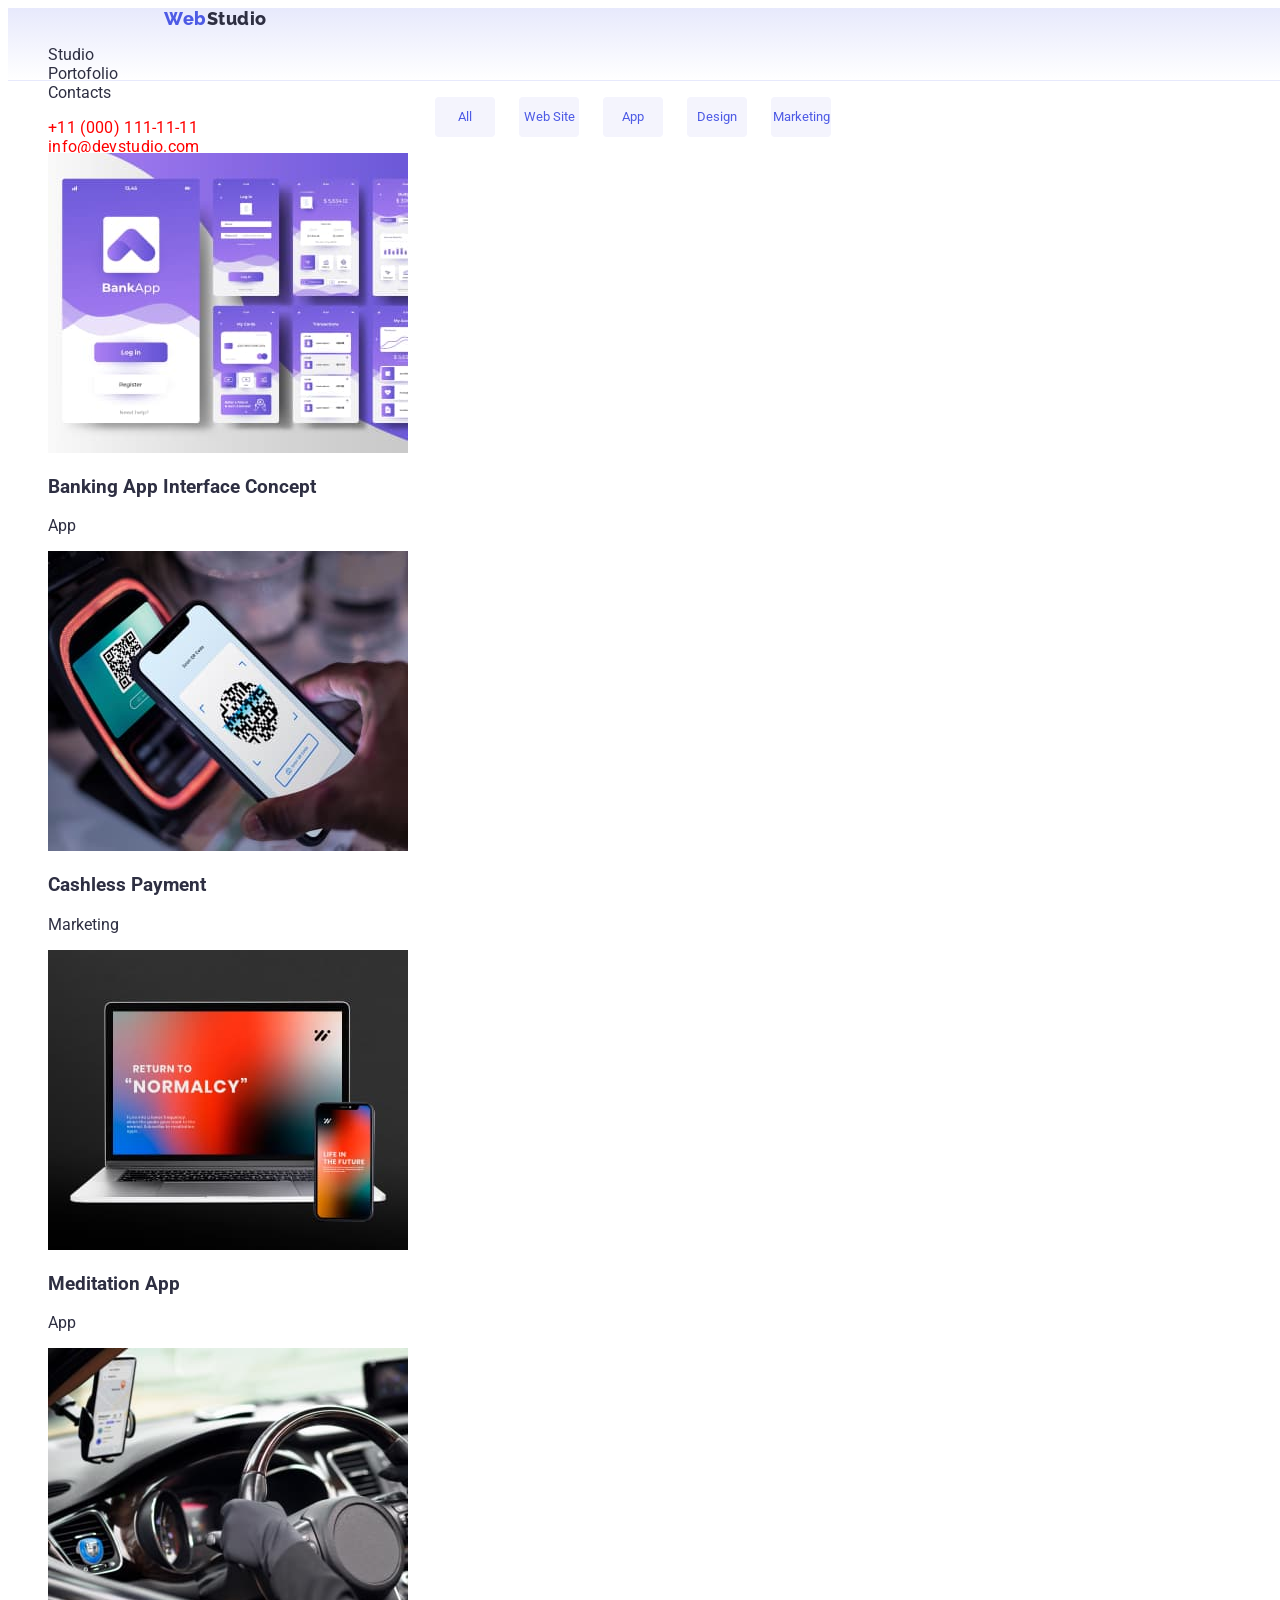
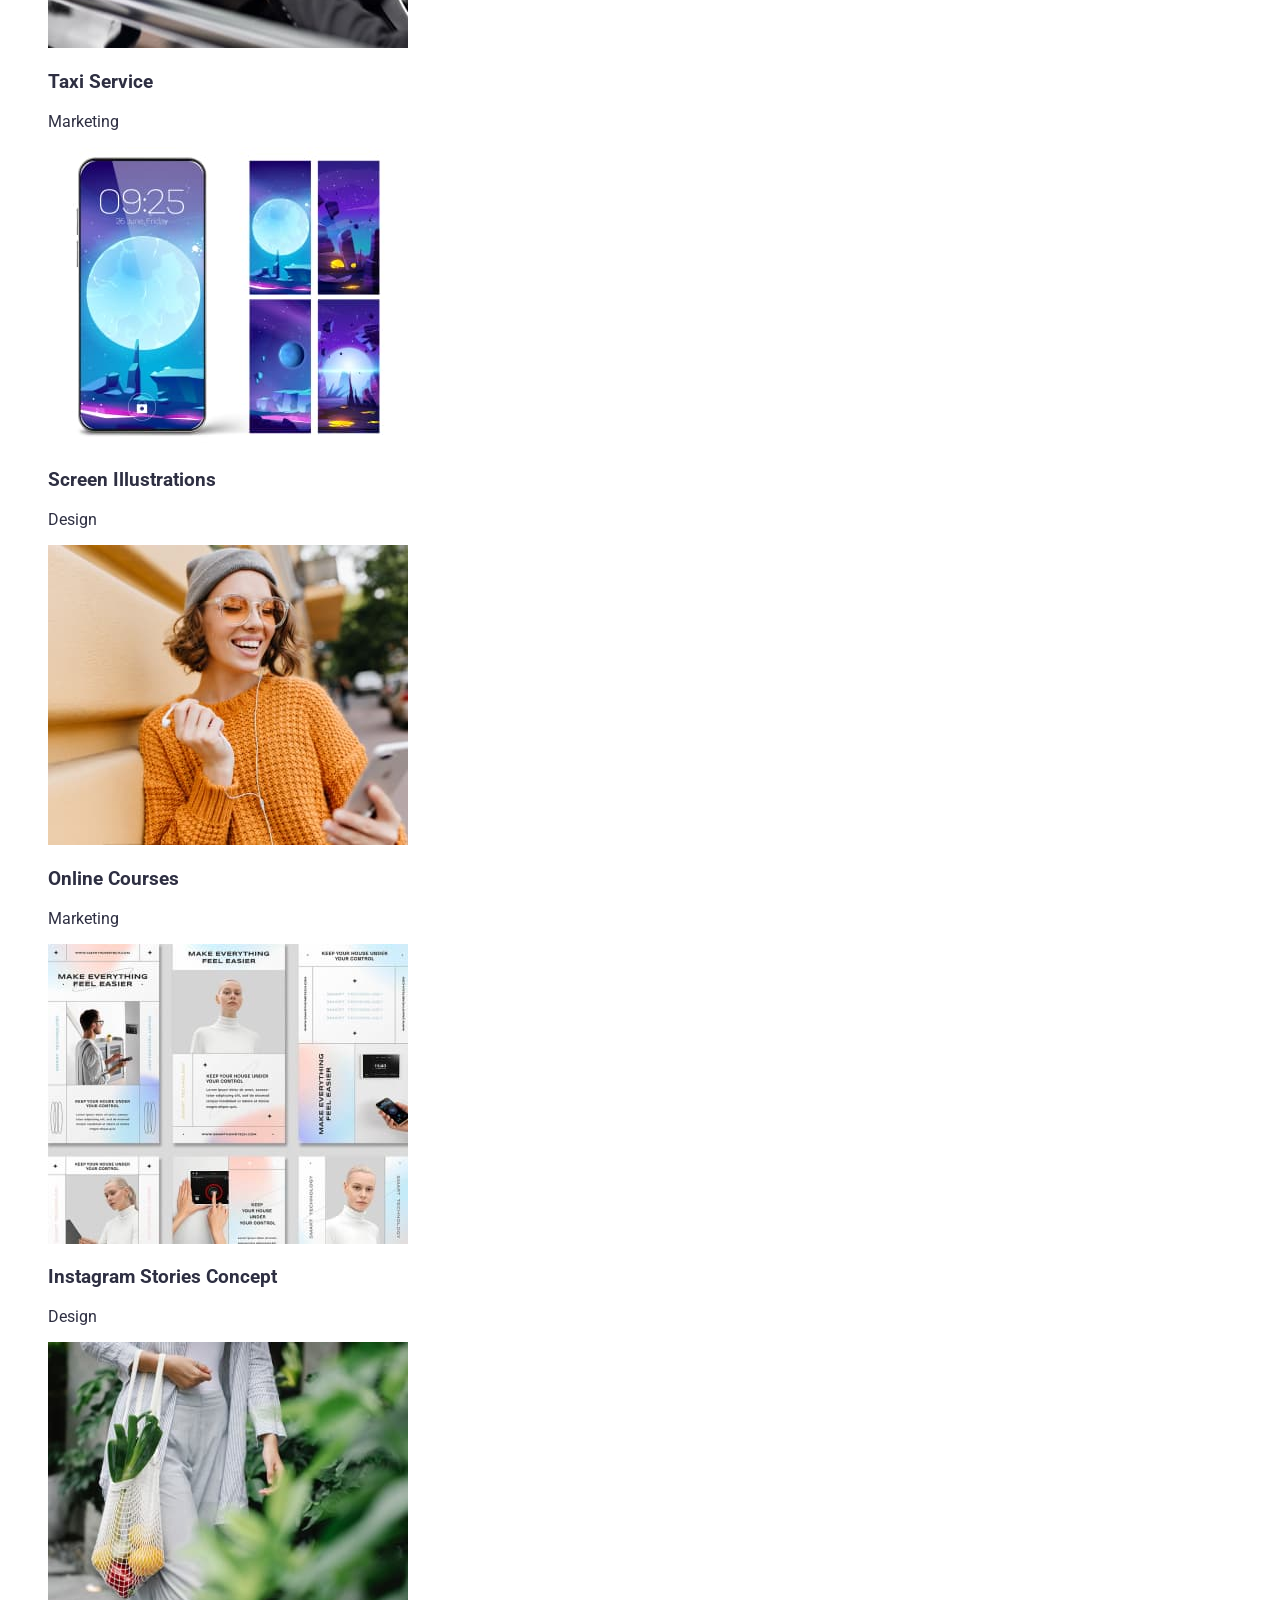
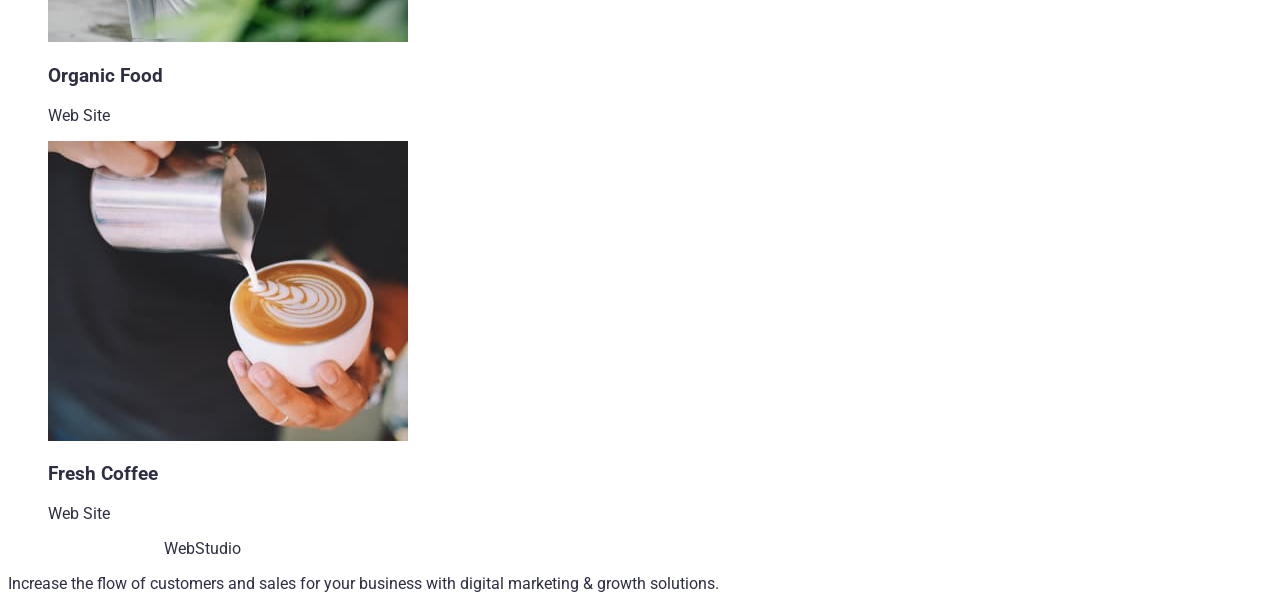
==== portofolio.html @ 1213cee5 "goit-markup-hw-03 new repository am copiat fisierele lucrării anterioare" ====
<!DOCTYPE html>
<html lang="en">

<head>
    <meta charset="UTF-8">
    <meta http-equiv="X-UA-Compatible" content="IE=edge">
    <meta name="viewport" content="width=device-width, initial-scale=1.0">
    <title>Portofolio</title>
    <link rel="preconnect" href="https://fonts.googleapis.com">
    <link rel="preconnect" href="https://fonts.gstatic.com" crossorigin>
    <link
        href="https://fonts.googleapis.com/css2?family=Raleway:ital,wght@0,700;1,700&family=Roboto:ital,wght@0,100;0,300;0,400;0,500;0,700;0,900;1,100;1,300;1,400;1,500;1,700;1,900&display=swap"
        rel="stylesheet">
    <link rel="stylesheet" href="./css/portofolio.css" />
</head>

<body>
    <!-- Antet -->
    <header class="global-header">
        <a href="index.html" class="logo-link"><span class="web">Web</span><span class="studio">Studio</span></a>
        <!-- Bara de navigatie -->
        <nav class="main-nav">
            <ul>
                <li><a href="index.html">Studio</a></li>
                <li><a href="portofolio.html">Portofolio</a></li>
                <li><a href="#contacts">Contacts</a></li>
            </ul>
            <ul class="address">
                <li><a href="tel:+11000111-11-11" class="tel contact-link">+11 (000) 111-11-11</a></li>
                <li><a href="mailto:info@devstudio.com" class="mailto contact-link">info@devstudio.com</a></li>
            </ul>
        </nav>

    </header>
    <main>
        <!-- Bara de filtrare -->
        <section class="filter-section">
            <ul>
                <li><button type="button">All</button></li>
                <li><button type="button">Web Site</button></li>
                <li><button type="button">App</button></li>
                <li><button type="button">Design</button></li>
                <li><button type="button">Marketing</button></li>
            </ul>

        </section>
        <!-- Sectiunea cu elemente imagini -->
        <section class="portfolio-section">
            <section class="row-1">
                <ul>
                    <li>
                        <img src="./images/portofolio-1-1.jpeg" alt="Banking App Interface Concept" width="360" />
                        <h3>Banking App Interface Concept</h3>
                        <p>App</p>
                    </li>
                    <li><img src="./images/portofolio-1-2.jpeg" alt="Cashless Payment" width="360" />
                        <h3>Cashless Payment</h3>
                        <p>Marketing</p>
                    </li>
                    <li><img src="./images/portofolio-1-3.jpeg" alt="Meditation App" width="360" />
                        <h3>Meditation App</h3>
                        <p>App</p>
                    </li>
                </ul>
            </section>
            <section class="row-2">
                <ul>
                    <li>
                        <img src="./images/portofolio-2-1.jpeg" alt="Taxi Service" width="360" />
                        <h3>Taxi Service</h3>
                        <p>Marketing</p>
                    </li>
                    <li><img src="./images/portofolio-2-2.jpeg" alt="Screen Illustrations" width="360" />
                        <h3>Screen Illustrations</h3>
                        <p>Design</p>
                    </li>
                    <li><img src="./images/portofolio-2-3.jpeg" alt="Online Courses" width="360" />
                        <h3>Online Courses</h3>
                        <p>Marketing</p>
                    </li>
                </ul>
            </section>
            <section class="row-3">
                <ul>
                    <li>
                        <img src="./images/portofolio-3-1.jpeg" alt="Instagram Stories Concept" width="360" />
                        <h3>Instagram Stories Concept</h3>
                        <p>Design</p>
                    </li>
                    <li><img src="./images/portofolio-3-2.jpeg" alt="Organic Food" width="360" />
                        <h3>Organic Food</h3>
                        <p>Web Site</p>
                    </li>
                    <li><img src="./images/portofolio-3-3.jpeg" alt="Fresh Coffee" width="360" />
                        <h3>Fresh Coffee</h3>
                        <p>Web Site</p>
                    </li>
                </ul>
            </section>

        </section>
    </main>

    <footer>
        <!-- Sectiunea Footer -->
        <footer>
            <a href="index.html" class="logo-link">WebStudio</a>
            <p>Increase the flow of customers and sales for your business with digital marketing & growth solutions.</p>
        </footer>
</body>

</html>
---- css/portofolio.css ----
* {
  font-family: "Roboto", "sans-serif";
  color: rgba(46, 47, 66, 1);
  text-decoration: none;
}

ul {
  list-style-type: none;
}
/* global header */
.global-header {
  background: linear-gradient(rgba(231, 233, 252, 1), rgba(255, 255, 255, 1));
  border-bottom: 1px solid rgba(231, 233, 252, 1);
  width: 1440px;
  height: 72px;
  border: 0px, 0px, 1px, 0px;
}
/* main nav */

.main-nav {
  width: Hug (261px);
  height: Hug (24px);
  top: 24px;
  left: 347px;
  gap: 40px;
}
/* Logo */
.logo-link {
  width: Hug (115px);
  height: Fixed (24px);
  top: 24px;
  left: 156px;
  margin-left: 156px;
  margin-right: 1169px;
  margin-top: 24px;
  margin-bottom: 24px;
}

.logo-link .web {
  color: rgba(77, 90, 229, 1);
  width: 44px;
  height: 21px;
  font-family: Raleway;
  font-size: 18px;
  font-weight: 800;
  line-height: 1, 3;
  letter-spacing: 0.03em;
  text-align: left;
}
.logo-link .studio {
  color: rgba(46, 47, 66, 1);
  font-family: Raleway;
  font-size: 18px;
  font-weight: 800;
  line-height: 1, 3;
  letter-spacing: 0.03em;
  text-align: left;
  width: 71px;
  height: 21px;
}
.contact-link {
  color: red;
  font-style: Roboto;
  font-size: 16px;
  font-weight: 400;
  line-height: 1, 3;
  letter-spacing: 0.02em;
  text-align: left;
}
.mailto .contact-link {
  padding-left: 940px;
  padding-right: 347px;
  padding-top: 24px;
  padding-bottom: 24px;
  width: 153px;
  height: 24px;
  top: 24px;
  left: 940px;
}
.tel .contact-link {
  margin-left: 1133px;
  margin-right: 156px;
  margin-top: 24px;
  margin-bottom: 24px;
  width: 151px;
  height: 24px;
  top: 24px;
  left: 1133px;
}
.filter-section {
  gap: 24px;
  font-family: Roboto;
  font-size: 16px;
  font-weight: 500;
  letter-spacing: 0.04em;
}
.filter-section ul {
  list-style: none; /* Eliminarea marcării implicită a listei */
  padding: 0; /* Eliminarea padding-ului implicit al listei */
  display: flex; /* Transformarea într-un container flexibil */
  margin-left: 427px;
}
.filter-section li {
  margin-right: 24px;
  padding: 12px, 24px, 12px, 24px;
}
.filter-section button {
  background: rgba(244, 244, 253, 1);
  color: rgba(77, 90, 229, 1);
  width: 60px;
  height: 40px;
  border-radius: 4px;
  border: none;
  list-style: none;
  padding: 0;
  display: flex;
  line-height: 3;
  text-align: center;
  justify-content: center;
}
.filter-section button:hover {
  background: rgba(64, 75, 191, 1);
  color: rgba(255, 255, 255, 1);
}
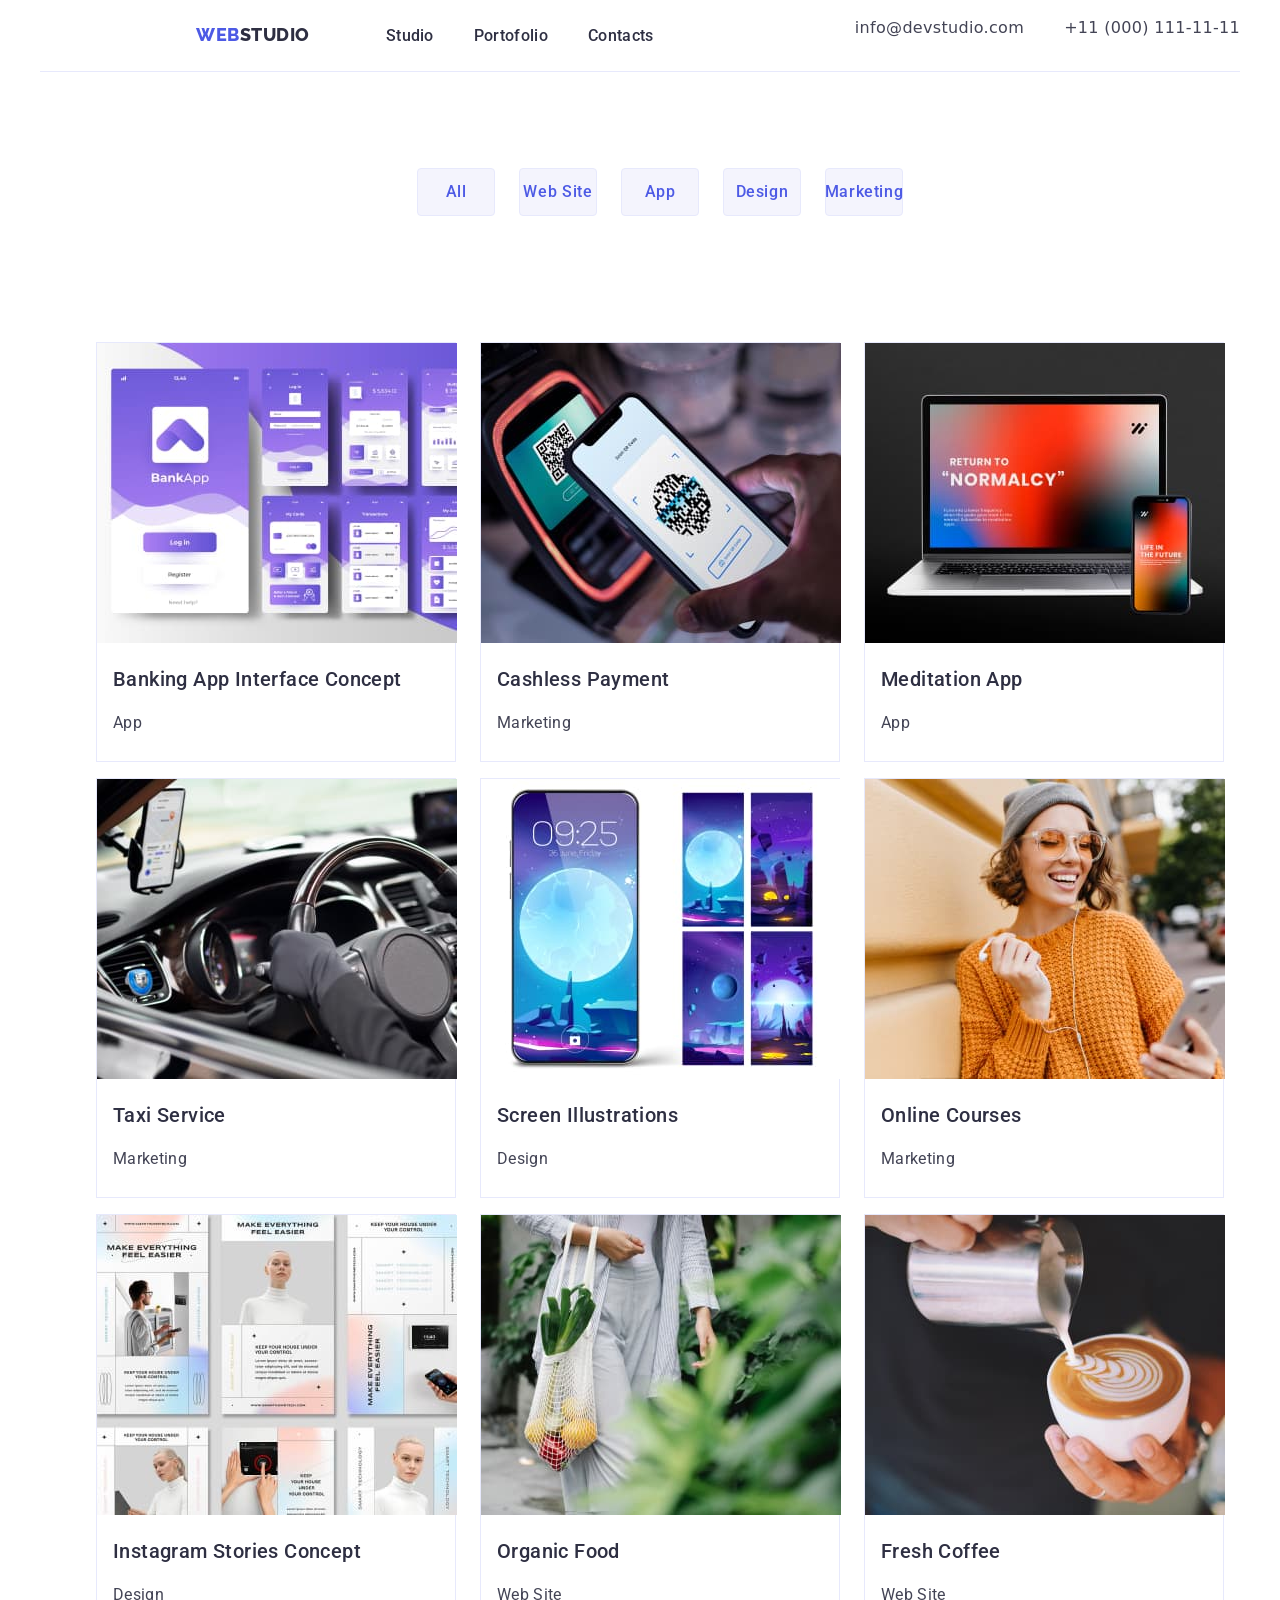
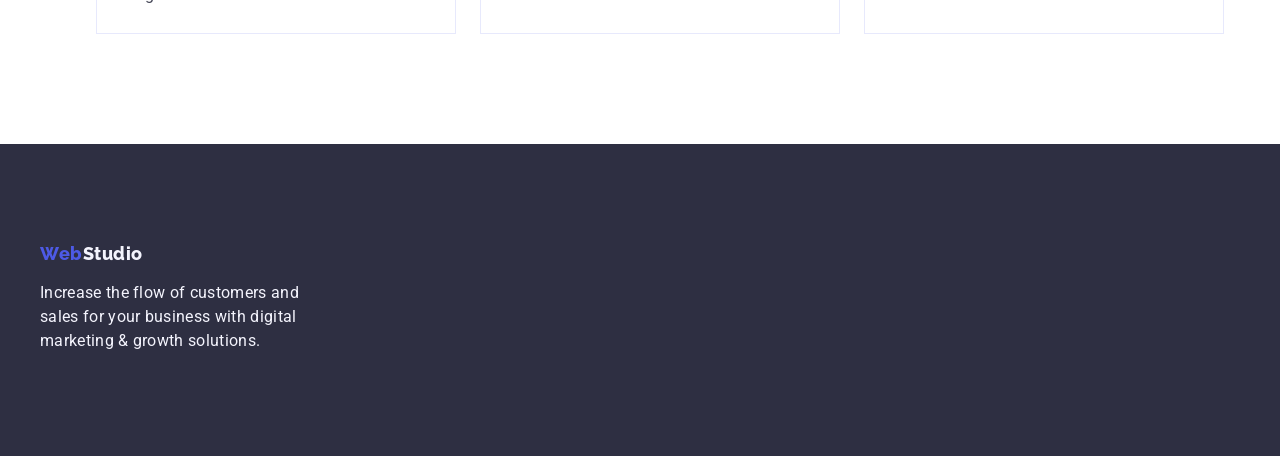
==== commit 337be3a9: "update + portofolio" ====
--- a/portofolio.html
+++ b/portofolio.html
@@ -12,100 +12,111 @@
         href="https://fonts.googleapis.com/css2?family=Raleway:ital,wght@0,700;1,700&family=Roboto:ital,wght@0,100;0,300;0,400;0,500;0,700;0,900;1,100;1,300;1,400;1,500;1,700;1,900&display=swap"
         rel="stylesheet">
     <link rel="stylesheet" href="./css/portofolio.css" />
+    <link rel="stylesheet" href="./css/modern-normalize.css" />
 </head>
 
 <body>
     <!-- Antet -->
-    <header class="global-header">
-        <a href="index.html" class="logo-link"><span class="web">Web</span><span class="studio">Studio</span></a>
-        <!-- Bara de navigatie -->
-        <nav class="main-nav">
-            <ul>
-                <li><a href="index.html">Studio</a></li>
-                <li><a href="portofolio.html">Portofolio</a></li>
-                <li><a href="#contacts">Contacts</a></li>
-            </ul>
-            <ul class="address">
-                <li><a href="tel:+11000111-11-11" class="tel contact-link">+11 (000) 111-11-11</a></li>
-                <li><a href="mailto:info@devstudio.com" class="mailto contact-link">info@devstudio.com</a></li>
-            </ul>
-        </nav>
+    <div class="container">
+        <header class="global-header">
+            <a href="index.html" class="logo-link"><span class="web">Web</span><span class="studio">Studio</span></a>
+            <!-- Bara de navigatie -->
+            <nav class="main-nav">
+                <ul class="main-nav-ul">
+                    <li><a href="index.html">Studio</a></li>
+                    <li><a href="portofolio.html">Portofolio</a></li>
+                    <li><a href="#contacts">Contacts</a></li>
+                </ul>
+                <ul class="address">
+                    <li><a href="mailto:info@devstudio.com" class="mailto-contact-link">info@devstudio.com</a></li>
+                    <li><a href="tel:+11000111-11-11" class="tel-contact-link">+11 (000) 111-11-11</a></li>
 
-    </header>
+                </ul>
+            </nav>
+        </header>
+    </div>
     <main>
         <!-- Bara de filtrare -->
-        <section class="filter-section">
-            <ul>
-                <li><button type="button">All</button></li>
-                <li><button type="button">Web Site</button></li>
-                <li><button type="button">App</button></li>
-                <li><button type="button">Design</button></li>
-                <li><button type="button">Marketing</button></li>
-            </ul>
-
-        </section>
+        <div class="container">
+            <nav class="filter-section">
+                <ul class="filter-ul">
+                    <li class="filter-element"><button type="button">All</button></li>
+                    <li class="filter-element"><button type="button">Web Site</button></li>
+                    <li class="filter-element"><button type="button">App</button></li>
+                    <li class="filter-element"><button type="button">Design</button></li>
+                    <li class="filter-element"><button type="button">Marketing</button></li>
+                </ul>
+            </nav>
+        </div>
         <!-- Sectiunea cu elemente imagini -->
-        <section class="portfolio-section">
-            <section class="row-1">
-                <ul>
-                    <li>
-                        <img src="./images/portofolio-1-1.jpeg" alt="Banking App Interface Concept" width="360" />
-                        <h3>Banking App Interface Concept</h3>
-                        <p>App</p>
-                    </li>
-                    <li><img src="./images/portofolio-1-2.jpeg" alt="Cashless Payment" width="360" />
-                        <h3>Cashless Payment</h3>
-                        <p>Marketing</p>
-                    </li>
-                    <li><img src="./images/portofolio-1-3.jpeg" alt="Meditation App" width="360" />
-                        <h3>Meditation App</h3>
-                        <p>App</p>
-                    </li>
-                </ul>
+        <div class="container">
+            <section class="portfolio-section section">
+                <section class="row-1">
+                    <ul>
+                        <li>
+                            <img src="./images/portofolio-1-1.jpeg" alt="Banking App Interface Concept" width="360" />
+                            <h3>Banking App Interface Concept</h3>
+                            <p>App</p>
+                        </li>
+                        <li><img src="./images/portofolio-1-2.jpeg" alt="Cashless Payment" width="360" />
+                            <h3>Cashless Payment</h3>
+                            <p>Marketing</p>
+                        </li>
+                        <li><img src="./images/portofolio-1-3.jpeg" alt="Meditation App" width="360" />
+                            <h3>Meditation App</h3>
+                            <p>App</p>
+                        </li>
+                    </ul>
+                </section>
+                <section class="row-2">
+                    <ul>
+                        <li>
+                            <img src="./images/portofolio-2-1.jpeg" alt="Taxi Service" width="360" />
+                            <h3>Taxi Service</h3>
+                            <p>Marketing</p>
+                        </li>
+                        <li><img src="./images/portofolio-2-2.jpeg" alt="Screen Illustrations" width="360" />
+                            <h3>Screen Illustrations</h3>
+                            <p>Design</p>
+                        </li>
+                        <li><img src="./images/portofolio-2-3.jpeg" alt="Online Courses" width="360" />
+                            <h3>Online Courses</h3>
+                            <p>Marketing</p>
+                        </li>
+                    </ul>
+                </section>
+                <section class="row-3">
+                    <ul>
+                        <li>
+                            <img src="./images/portofolio-3-1.jpeg" alt="Instagram Stories Concept" width="360" />
+                            <h3>Instagram Stories Concept</h3>
+                            <p>Design</p>
+                        </li>
+                        <li><img src="./images/portofolio-3-2.jpeg" alt="Organic Food" width="360" />
+                            <h3>Organic Food</h3>
+                            <p>Web Site</p>
+                        </li>
+                        <li><img src="./images/portofolio-3-3.jpeg" alt="Fresh Coffee" width="360" />
+                            <h3>Fresh Coffee</h3>
+                            <p>Web Site</p>
+                        </li>
+                    </ul>
+                </section>
             </section>
-            <section class="row-2">
-                <ul>
-                    <li>
-                        <img src="./images/portofolio-2-1.jpeg" alt="Taxi Service" width="360" />
-                        <h3>Taxi Service</h3>
-                        <p>Marketing</p>
-                    </li>
-                    <li><img src="./images/portofolio-2-2.jpeg" alt="Screen Illustrations" width="360" />
-                        <h3>Screen Illustrations</h3>
-                        <p>Design</p>
-                    </li>
-                    <li><img src="./images/portofolio-2-3.jpeg" alt="Online Courses" width="360" />
-                        <h3>Online Courses</h3>
-                        <p>Marketing</p>
-                    </li>
-                </ul>
-            </section>
-            <section class="row-3">
-                <ul>
-                    <li>
-                        <img src="./images/portofolio-3-1.jpeg" alt="Instagram Stories Concept" width="360" />
-                        <h3>Instagram Stories Concept</h3>
-                        <p>Design</p>
-                    </li>
-                    <li><img src="./images/portofolio-3-2.jpeg" alt="Organic Food" width="360" />
-                        <h3>Organic Food</h3>
-                        <p>Web Site</p>
-                    </li>
-                    <li><img src="./images/portofolio-3-3.jpeg" alt="Fresh Coffee" width="360" />
-                        <h3>Fresh Coffee</h3>
-                        <p>Web Site</p>
-                    </li>
-                </ul>
-            </section>
-
-        </section>
+        </div>
     </main>
 
     <footer>
         <!-- Sectiunea Footer -->
-        <footer>
-            <a href="index.html" class="logo-link">WebStudio</a>
-            <p>Increase the flow of customers and sales for your business with digital marketing & growth solutions.</p>
+        <footer class="global-footer">
+            <div class="container">
+                <a href="index.html" class="logo-link-footer"><span class="web-footer">Web</span><span
+                        class="studio-footer">Studio</span></a>
+                <p class="global-footer-p">Increase the flow of customers and sales for your business with digital
+                    marketing &
+                    growth
+                    solutions.</p>
+            </div>
         </footer>
 </body>
 
--- a/css/portofolio.css
+++ b/css/portofolio.css
@@ -1,124 +1,232 @@
-* {
-  font-family: "Roboto", "sans-serif";
-  color: rgba(46, 47, 66, 1);
-  text-decoration: none;
+:root {
+  --font-family: "Roboto", sans-serif;
+  --second-family: "Raleway", sans-serif;
+  --iris: #4d5ae5;
+  --ocean: #404bbf;
+  --navy-blue: #2e2f42;
+  --green: #31d0aa;
+  --slate: #434455;
+  --light-slate: #8e8f99;
+  --cornflower: #e7e9fc;
+  --cloud: #f4f4fd;
+  --navy-blue-modal: rgba(46, 47, 66, 0.4);
+  --grey: rgba(46, 47, 66, 0.7);
+  --white: #fff;
+  --dairy: #fcfcfc;
 }
 
 ul {
   list-style-type: none;
-}
+  display: flex;
+}
+
+a {
+  text-decoration: none;
+}
+
+.container {
+  width: 1200px;
+}
+
+.section {
+  padding-top: 94px;
+  padding-bottom: 94px;
+}
+
 /* global header */
 .global-header {
-  background: linear-gradient(rgba(231, 233, 252, 1), rgba(255, 255, 255, 1));
-  border-bottom: 1px solid rgba(231, 233, 252, 1);
-  width: 1440px;
+  border-bottom: 1px solid var(--cornflower);
+  display: flex;
+  background: var(--white);
   height: 72px;
-  border: 0px, 0px, 1px, 0px;
-}
+}
+
 /* main nav */
-
 .main-nav {
-  width: Hug (261px);
-  height: Hug (24px);
-  top: 24px;
-  left: 347px;
+  display: flex;
+  justify-content: space-between;
+  width: 100%;
+  /* height: 24px; */
+}
+.main-nav-ul {
+  display: flex;
+  padding-left: 76px;
+  margin-top: 24px;
   gap: 40px;
 }
-/* Logo */
+.main-nav-ul a {
+  color: var(--navy-blue);
+  font-family: var(--font-family);
+  font-weight: 500;
+  font-size: 16px;
+  line-height: 1.5;
+  letter-spacing: 0.02em;
+}
+
+/* Logo WEBSTUDIO */
 .logo-link {
-  width: Hug (115px);
-  height: Fixed (24px);
-  top: 24px;
-  left: 156px;
+  font-family: var(--second-family);
+  font-weight: 800;
+  font-size: 18px;
+  line-height: 1.16667;
+  letter-spacing: 0.03em;
+  text-transform: uppercase;
+  margin-top: 24px;
   margin-left: 156px;
-  margin-right: 1169px;
-  margin-top: 24px;
   margin-bottom: 24px;
-}
-
+  color: var(--navy-blue);
+}
 .logo-link .web {
-  color: rgba(77, 90, 229, 1);
-  width: 44px;
-  height: 21px;
+  color: var(--iris);
+}
+
+/* link-uri de contact */
+.main-nav .address .tel-contact-link,
+.main-nav .address .mailto-contact-link {
+  color: var(--slate);
+  font-family: var(--font-family) sans-serif;
+  font-weight: 400;
+  font-size: 16px;
+  line-height: 1.5;
+  letter-spacing: 0.02em;
+}
+.main-nav .address .tel-contact-link {
+  padding-left: 40px;
+  display: flex;
+  justify-content: center;
+}
+.main-nav .address .mailto-contact-link {
+  display: flex;
+  justify-content: center;
+}
+
+/* -----Filter section----- */
+.filter-ul {
+  display: flex;
+  justify-content: center;
+  gap: 24px;
+  margin-top: 96px;
+}
+.filter-element button:hover {
+  border-radius: 4px;
+  padding: 12px 24px;
+  width: 69px;
+  height: 48px;
+  box-shadow: 0 2px 2px 0 rgba(0, 0, 0, 0.12), 0 2px 1px 0 rgba(0, 0, 0, 0.08),
+    0 3px 1px 0 rgba(0, 0, 0, 0.1);
+  background: var(--ocean);
+  font-family: var(--font-family);
+  font-weight: 500;
+  font-size: 16px;
+  line-height: 150%;
+  letter-spacing: 0.04em;
+  text-align: center;
+  color: var(--white);
+  text-align: center;
+  display: flex;
+  align-items: center;
+  justify-content: center;
+}
+
+.filter-element button {
+  border: 1px solid var(--cornflower);
+  border-radius: 4px;
+  padding: 12px 24px;
+  width: 78px;
+  height: 48px;
+  background: var(--cloud);
+  font-family: var(--font-family);
+  font-weight: 500;
+  font-size: 16px;
+  line-height: 150%;
+  letter-spacing: 0.04em;
+  text-align: center;
+  color: var(--iris);
+  text-align: center;
+  display: flex;
+  align-items: center;
+  justify-content: center;
+  white-space: nowrap;
+}
+
+/* portofolio section */
+.row-1 h3,
+.row-2 h3,
+.row-3 h3 {
+  font-family: var(--font-family);
+  font-weight: 500;
+  font-size: 20px;
+  line-height: 120%;
+  letter-spacing: 0.02em;
+  color: var(--navy-blue);
+  padding-left: 16px;
+}
+.row-1 p,
+.row-2 p,
+.row-3 p {
+  font-family: var(--font-family);
+  font-weight: 400;
+  font-size: 16px;
+  line-height: 150%;
+  letter-spacing: 0.02em;
+  color: var(--slate);
+  padding-left: 16px;
+}
+.row-1 ul,
+.row-2 ul,
+.row-3 ul {
+  display: flex;
+  justify-content: center;
+  gap: 24px;
+}
+.row-1 li,
+.row-2 li,
+.row-3 li {
+  border: 1px solid var(--cornflower);
+  width: 360px;
+  height: 420px;
+  background: var(--white);
+}
+
+.container {
+  width: 1200px;
+  margin: 0 auto;
+}
+
+/* footer section */
+.global-footer {
+  background: var(--navy-blue);
+  height: 312px;
+  padding-top: 100px;
+}
+.global-footer p {
+  font-family: var(--font-family);
+  font-weight: 400;
+  font-size: 16px;
+  line-height: 150%;
+  letter-spacing: 0.02em;
+  color: var(--cloud);
+  height: 72px;
+  width: 264px;
+}
+
+.logo-link {
+  display: flex;
+}
+.logo-link-footer .web-footer {
+  color: var(--iris);
   font-family: Raleway;
   font-size: 18px;
   font-weight: 800;
   line-height: 1, 3;
   letter-spacing: 0.03em;
-  text-align: left;
-}
-.logo-link .studio {
-  color: rgba(46, 47, 66, 1);
+}
+
+.logo-link-footer .studio-footer {
+  color: var(--cloud);
   font-family: Raleway;
   font-size: 18px;
   font-weight: 800;
   line-height: 1, 3;
   letter-spacing: 0.03em;
-  text-align: left;
-  width: 71px;
-  height: 21px;
-}
-.contact-link {
-  color: red;
-  font-style: Roboto;
-  font-size: 16px;
-  font-weight: 400;
-  line-height: 1, 3;
-  letter-spacing: 0.02em;
-  text-align: left;
-}
-.mailto .contact-link {
-  padding-left: 940px;
-  padding-right: 347px;
-  padding-top: 24px;
-  padding-bottom: 24px;
-  width: 153px;
-  height: 24px;
-  top: 24px;
-  left: 940px;
-}
-.tel .contact-link {
-  margin-left: 1133px;
-  margin-right: 156px;
-  margin-top: 24px;
-  margin-bottom: 24px;
-  width: 151px;
-  height: 24px;
-  top: 24px;
-  left: 1133px;
-}
-.filter-section {
-  gap: 24px;
-  font-family: Roboto;
-  font-size: 16px;
-  font-weight: 500;
-  letter-spacing: 0.04em;
-}
-.filter-section ul {
-  list-style: none; /* Eliminarea marcării implicită a listei */
-  padding: 0; /* Eliminarea padding-ului implicit al listei */
-  display: flex; /* Transformarea într-un container flexibil */
-  margin-left: 427px;
-}
-.filter-section li {
-  margin-right: 24px;
-  padding: 12px, 24px, 12px, 24px;
-}
-.filter-section button {
-  background: rgba(244, 244, 253, 1);
-  color: rgba(77, 90, 229, 1);
-  width: 60px;
-  height: 40px;
-  border-radius: 4px;
-  border: none;
-  list-style: none;
-  padding: 0;
-  display: flex;
-  line-height: 3;
-  text-align: center;
-  justify-content: center;
-}
-.filter-section button:hover {
-  background: rgba(64, 75, 191, 1);
-  color: rgba(255, 255, 255, 1);
-}
+}
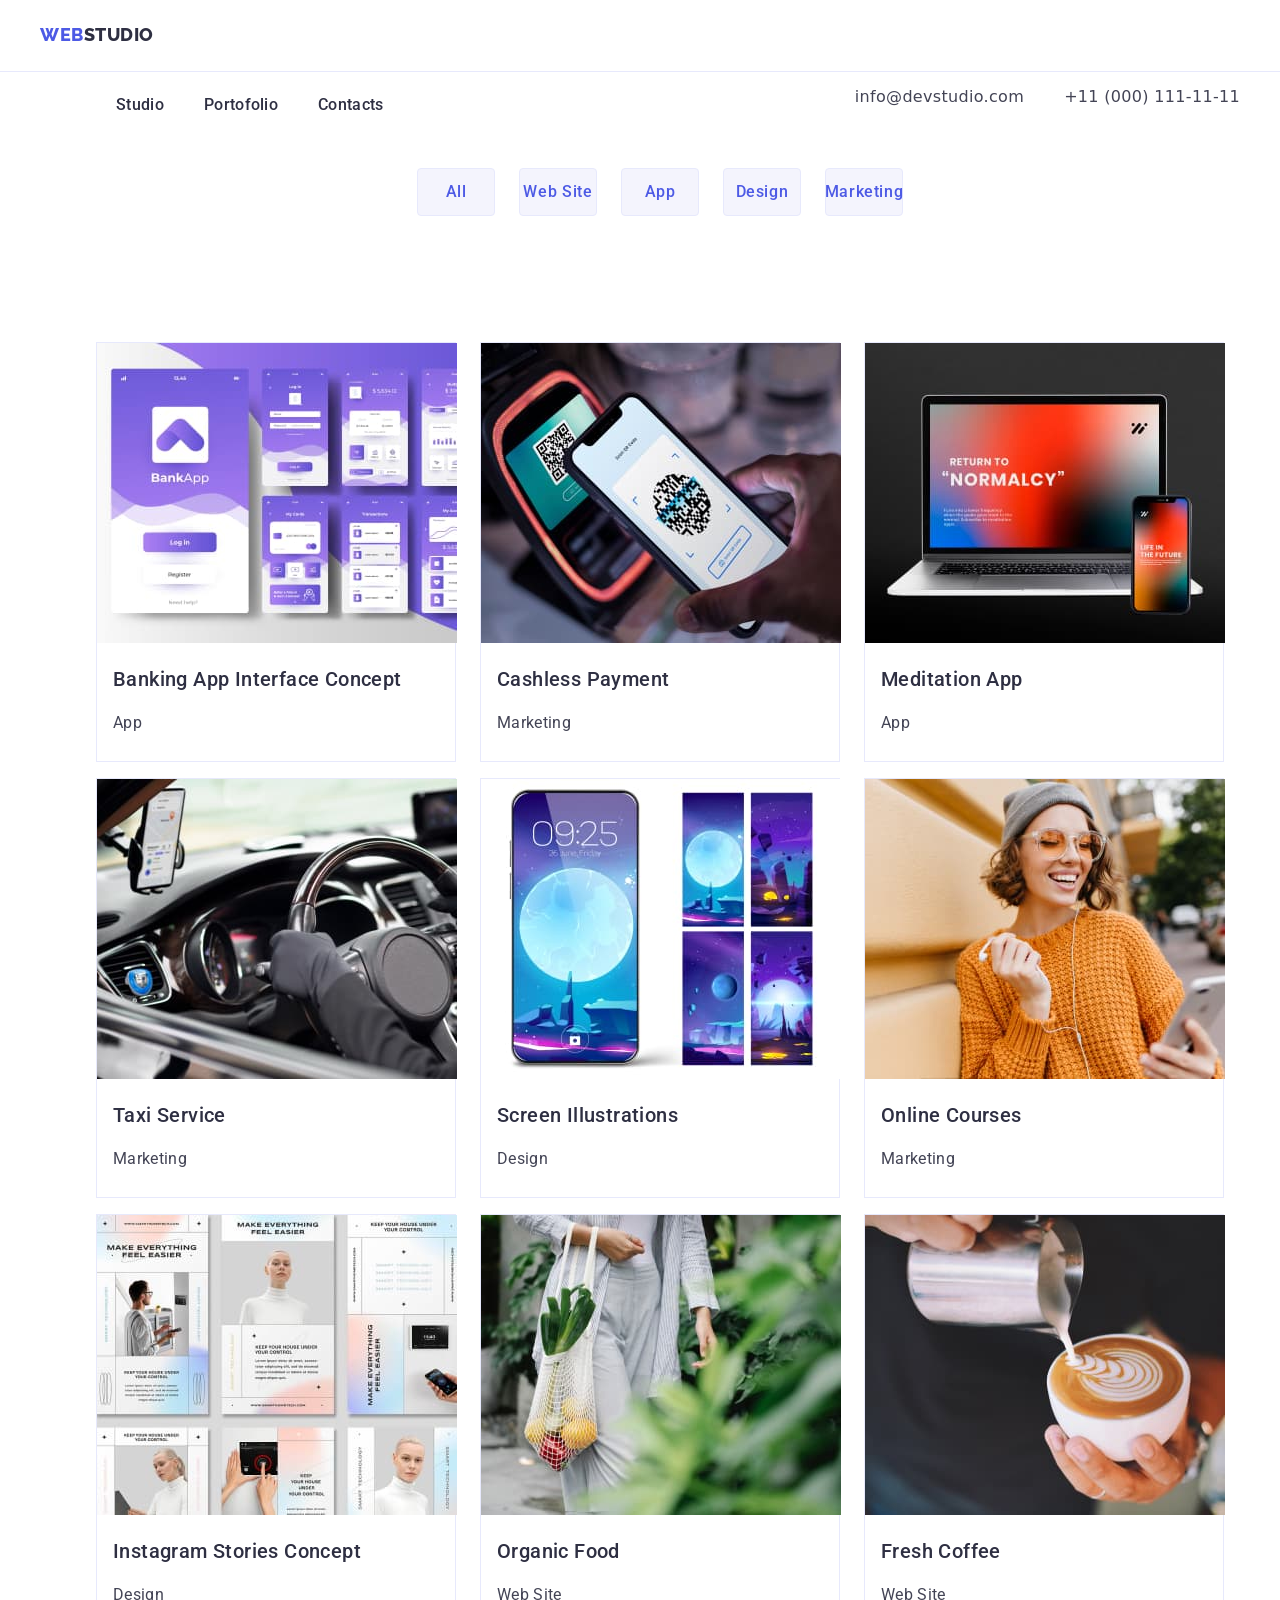
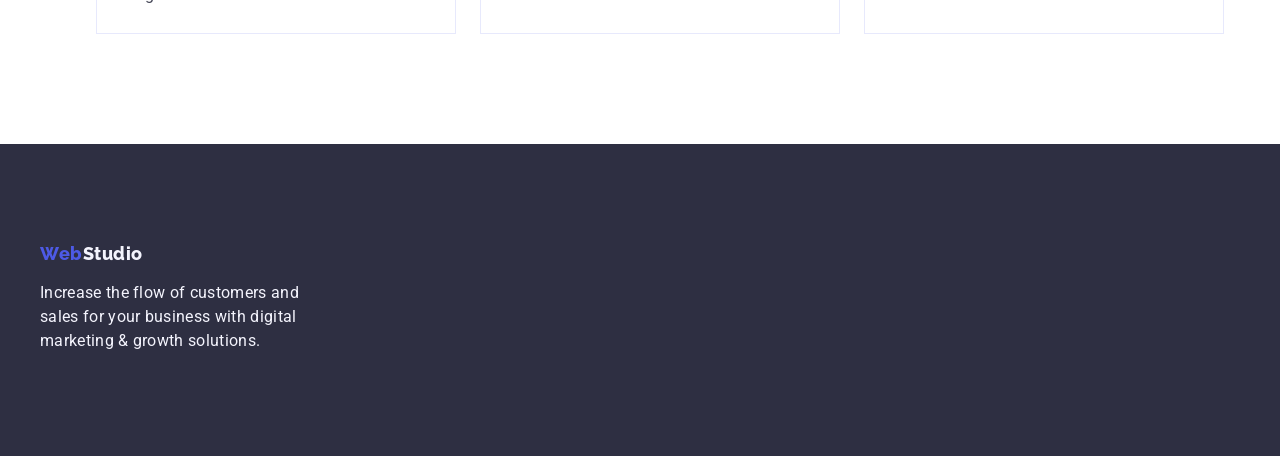
==== commit 45aec9cc: "update" ====
--- a/portofolio.html
+++ b/portofolio.html
@@ -17,8 +17,9 @@
 
 <body>
     <!-- Antet -->
-    <div class="container">
-        <header class="global-header">
+
+    <header class="global-header">
+        <div class="container">
             <a href="index.html" class="logo-link"><span class="web">Web</span><span class="studio">Studio</span></a>
             <!-- Bara de navigatie -->
             <nav class="main-nav">
@@ -33,7 +34,8 @@
 
                 </ul>
             </nav>
-        </header>
+        </div>
+    </header>
     </div>
     <main>
         <!-- Bara de filtrare -->
@@ -49,8 +51,9 @@
             </nav>
         </div>
         <!-- Sectiunea cu elemente imagini -->
-        <div class="container">
-            <section class="portfolio-section section">
+
+        <section class="portfolio-section section">
+            <div class="container">
                 <section class="row-1">
                     <ul>
                         <li>
@@ -102,8 +105,8 @@
                         </li>
                     </ul>
                 </section>
-            </section>
-        </div>
+            </div>
+        </section>
     </main>
 
     <footer>
--- a/css/portofolio.css
+++ b/css/portofolio.css
@@ -72,7 +72,6 @@
   letter-spacing: 0.03em;
   text-transform: uppercase;
   margin-top: 24px;
-  margin-left: 156px;
   margin-bottom: 24px;
   color: var(--navy-blue);
 }
